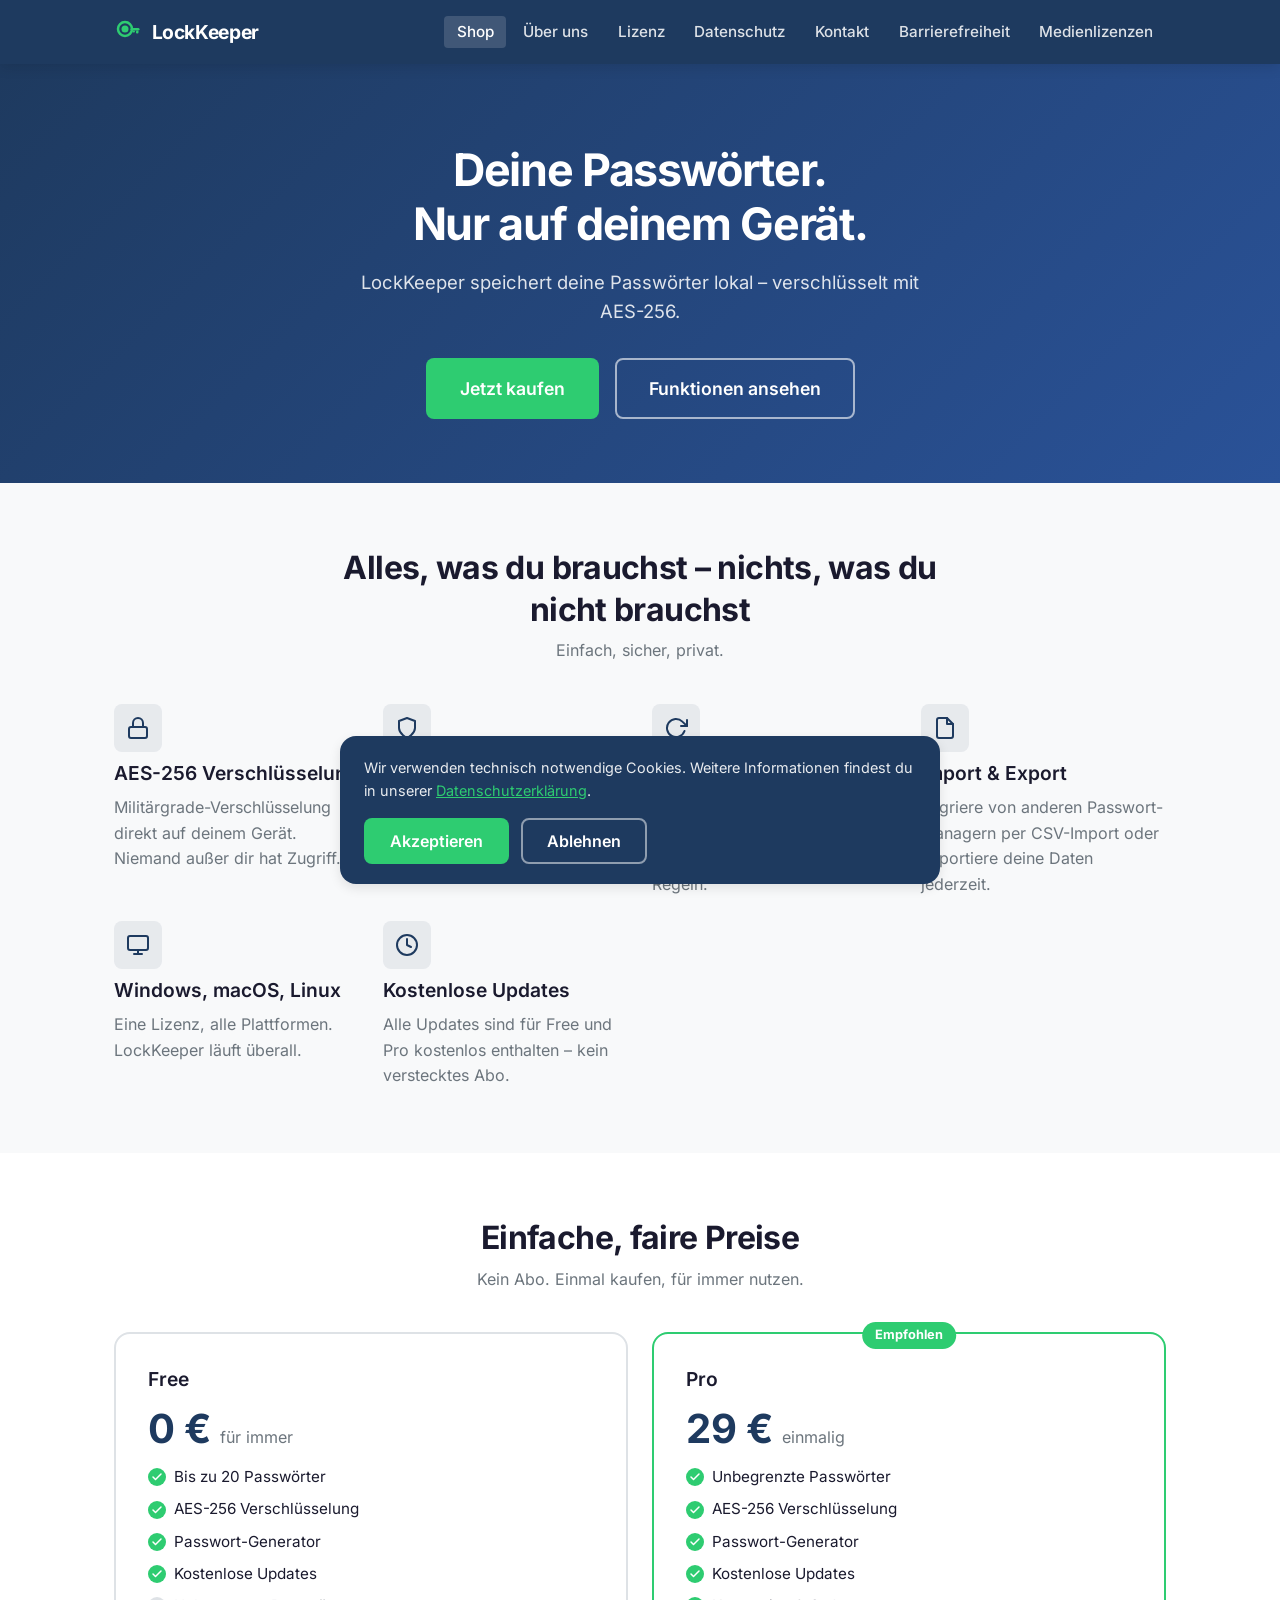
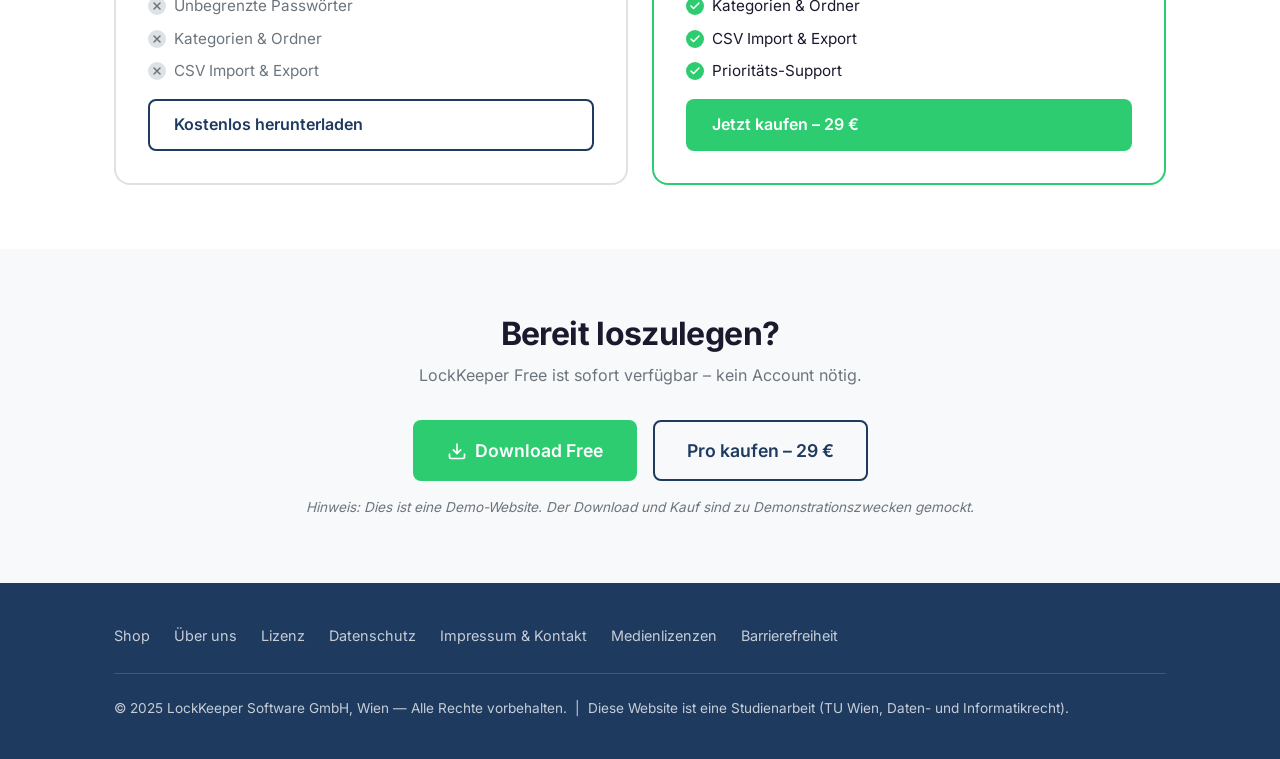
==== index.html @ 0a562f13 "Initial Commit" ====
<!DOCTYPE html>
<html lang="de">
<head>
  <meta charset="UTF-8">
  <meta name="viewport" content="width=device-width, initial-scale=1.0">
  <meta name="description" content="LockKeeper – der lokale Passwort-Manager für maximale Privatsphäre. Keine Cloud, keine Kompromisse.">
  <title>LockKeeper – Lokaler Passwort-Manager</title>
  <link rel="stylesheet" href="css/style.css">
</head>
<body>

  <!-- Skip link for keyboard/screen reader users (WCAG 2.4.1) -->
  <a class="skip-link" href="#main-content">Zum Hauptinhalt springen</a>

  <!-- Navigation -->
  <nav class="site-nav" aria-label="Hauptnavigation">
    <div class="nav-inner">
      <a href="index.html" class="nav-logo" aria-label="LockKeeper – Startseite">
        <!-- Logo: Schlüssel-Bildmarke (SVG, selbst erstellt) -->
        <svg width="28" height="28" viewBox="0 0 28 28" fill="none" aria-hidden="true" focusable="false" xmlns="http://www.w3.org/2000/svg">
          <circle cx="11" cy="11" r="7" stroke="#2ECC71" stroke-width="2.5"/>
          <circle cx="11" cy="11" r="3.5" fill="#2ECC71"/>
          <rect x="16.5" y="10" width="9" height="2.5" rx="1.25" fill="#2ECC71"/>
          <rect x="22" y="12.5" width="2.5" height="3" rx="1" fill="#2ECC71"/>
          <rect x="18.5" y="12.5" width="2.5" height="2" rx="1" fill="#2ECC71"/>
        </svg>
        LockKeeper
      </a>

      <button class="nav-toggle" id="nav-toggle" aria-controls="nav-links" aria-expanded="false" aria-label="Menü öffnen">
        <svg width="24" height="24" viewBox="0 0 24 24" fill="none" stroke="currentColor" stroke-width="2" aria-hidden="true" focusable="false">
          <line x1="3" y1="6"  x2="21" y2="6"/>
          <line x1="3" y1="12" x2="21" y2="12"/>
          <line x1="3" y1="18" x2="21" y2="18"/>
        </svg>
      </button>

      <ul class="nav-links" id="nav-links" role="list">
        <li><a href="index.html"          aria-current="page">Shop</a></li>
        <li><a href="about.html">Über uns</a></li>
        <li><a href="license.html">Lizenz</a></li>
        <li><a href="privacy.html">Datenschutz</a></li>
        <li><a href="contact.html">Kontakt</a></li>
        <li><a href="accessibility.html">Barrierefreiheit</a></li>
        <li><a href="media.html">Medienlizenzen</a></li>
      </ul>
    </div>
  </nav>

  <!-- Main content -->
  <main id="main-content">

    <!-- Hero -->
    <section class="hero" aria-labelledby="hero-heading">
      <div class="container">
        <h1 id="hero-heading">Deine Passwörter.<br>Nur auf deinem Gerät.</h1>
        <p>LockKeeper speichert deine Passwörter lokal – verschlüsselt mit AES-256.</p>
        <div class="hero-actions">
          <a href="#pricing" class="btn btn-primary btn-lg">Jetzt kaufen</a>
          <a href="#features" class="btn btn-outline btn-lg">Funktionen ansehen</a>
        </div>
      </div>
    </section>

    <!-- Features -->
    <section class="section" id="features" aria-labelledby="features-heading">
      <div class="container">
        <div class="section-header">
          <h2 id="features-heading">Alles, was du brauchst – nichts, was du nicht brauchst</h2>
          <p>Einfach, sicher, privat.</p>
        </div>

        <div class="feature-grid">

          <div class="feature-item">
            <div class="feature-icon" aria-hidden="true">
              <svg width="24" height="24" viewBox="0 0 24 24" fill="none" stroke="currentColor" stroke-width="2" stroke-linecap="round" stroke-linejoin="round">
                <rect x="3" y="11" width="18" height="11" rx="2"/><path d="M7 11V7a5 5 0 0 1 10 0v4"/>
              </svg>
            </div>
            <h3>AES-256 Verschlüsselung</h3>
            <p class="text-muted">Militärgrade-Verschlüsselung direkt auf deinem Gerät. Niemand außer dir hat Zugriff.</p>
          </div>

          <div class="feature-item">
            <div class="feature-icon" aria-hidden="true">
              <svg width="24" height="24" viewBox="0 0 24 24" fill="none" stroke="currentColor" stroke-width="2" stroke-linecap="round" stroke-linejoin="round">
                <path d="M12 22s8-4 8-10V5l-8-3-8 3v7c0 6 8 10 8 10z"/>
              </svg>
            </div>
            <h3>Kein Cloud-Sync</h3>
            <p class="text-muted">Deine Daten verlassen nie dein Gerät. Kein Server, keine Übertragung, kein Risiko.</p>
          </div>

          <div class="feature-item">
            <div class="feature-icon" aria-hidden="true">
              <svg width="24" height="24" viewBox="0 0 24 24" fill="none" stroke="currentColor" stroke-width="2" stroke-linecap="round" stroke-linejoin="round">
                <polyline points="23 4 23 10 17 10"/><path d="M20.49 15a9 9 0 1 1-2.12-9.36L23 10"/>
              </svg>
            </div>
            <h3>Passwort-Generator</h3>
            <p class="text-muted">Erstelle starke, einzigartige Passwörter mit einem Klick – konfigurierbar nach deinen Regeln.</p>
          </div>

          <div class="feature-item">
            <div class="feature-icon" aria-hidden="true">
              <svg width="24" height="24" viewBox="0 0 24 24" fill="none" stroke="currentColor" stroke-width="2" stroke-linecap="round" stroke-linejoin="round">
                <path d="M14 2H6a2 2 0 0 0-2 2v16a2 2 0 0 0 2 2h12a2 2 0 0 0 2-2V8z"/><polyline points="14 2 14 8 20 8"/>
              </svg>
            </div>
            <h3>Import & Export</h3>
            <p class="text-muted">Migriere von anderen Passwort-Managern per CSV-Import oder exportiere deine Daten jederzeit.</p>
          </div>

          <div class="feature-item">
            <div class="feature-icon" aria-hidden="true">
              <svg width="24" height="24" viewBox="0 0 24 24" fill="none" stroke="currentColor" stroke-width="2" stroke-linecap="round" stroke-linejoin="round">
                <rect x="2" y="3" width="20" height="14" rx="2"/><line x1="8" y1="21" x2="16" y2="21"/><line x1="12" y1="17" x2="12" y2="21"/>
              </svg>
            </div>
            <h3>Windows, macOS, Linux</h3>
            <p class="text-muted">Eine Lizenz, alle Plattformen. LockKeeper läuft überall.</p>
          </div>

          <div class="feature-item">
            <div class="feature-icon" aria-hidden="true">
              <svg width="24" height="24" viewBox="0 0 24 24" fill="none" stroke="currentColor" stroke-width="2" stroke-linecap="round" stroke-linejoin="round">
                <circle cx="12" cy="12" r="10"/><polyline points="12 6 12 12 16 14"/>
              </svg>
            </div>
            <h3>Kostenlose Updates</h3>
            <p class="text-muted">Alle Updates sind für Free und Pro kostenlos enthalten – kein verstecktes Abo.</p>
          </div>

        </div>
      </div>
    </section>

    <!-- Pricing -->
    <section class="section section--alt" id="pricing" aria-labelledby="pricing-heading">
      <div class="container">
        <div class="section-header">
          <h2 id="pricing-heading">Einfache, faire Preise</h2>
          <p>Kein Abo. Einmal kaufen, für immer nutzen.</p>
        </div>

        <div class="pricing-grid">

          <!-- Free -->
          <div class="pricing-card">
            <h3>Free</h3>
            <div class="pricing-price">0 € <span>für immer</span></div>
            <ul class="pricing-features" aria-label="Free-Funktionen">
              <li>Bis zu 20 Passwörter</li>
              <li>AES-256 Verschlüsselung</li>
              <li>Passwort-Generator</li>
              <li>Kostenlose Updates</li>
              <li class="disabled">Unbegrenzte Passwörter</li>
              <li class="disabled">Kategorien &amp; Ordner</li>
              <li class="disabled">CSV Import &amp; Export</li>
            </ul>
            <a href="#download" class="btn btn-outline">Kostenlos herunterladen</a>
          </div>

          <!-- Pro -->
          <div class="pricing-card pricing-card--pro">
            <span class="pricing-badge">Empfohlen</span>
            <h3>Pro</h3>
            <div class="pricing-price">29 € <span>einmalig</span></div>
            <ul class="pricing-features" aria-label="Pro-Funktionen">
              <li>Unbegrenzte Passwörter</li>
              <li>AES-256 Verschlüsselung</li>
              <li>Passwort-Generator</li>
              <li>Kostenlose Updates</li>
              <li>Kategorien &amp; Ordner</li>
              <li>CSV Import &amp; Export</li>
              <li>Prioritäts-Support</li>
            </ul>
            <a href="#buy" class="btn btn-primary">Jetzt kaufen – 29 €</a>
          </div>

        </div>
      </div>
    </section>

    <!-- Download / Buy (mocked) -->
    <section class="section" id="download" aria-labelledby="download-heading">
      <div class="container text-center">
        <h2 id="download-heading">Bereit loszulegen?</h2>
        <p class="text-muted mt-1">LockKeeper Free ist sofort verfügbar – kein Account nötig.</p>
        <div class="hero-actions mt-4">
          <a href="#" class="btn btn-primary btn-lg" aria-label="LockKeeper Free für Windows herunterladen (Demo)">
            <svg width="20" height="20" viewBox="0 0 24 24" fill="none" stroke="currentColor" stroke-width="2" aria-hidden="true" focusable="false"><path d="M21 15v4a2 2 0 0 1-2 2H5a2 2 0 0 1-2-2v-4"/><polyline points="7 10 12 15 17 10"/><line x1="12" y1="15" x2="12" y2="3"/></svg>
            Download Free
          </a>
          <a href="#buy" class="btn btn-outline btn-lg" id="buy">Pro kaufen – 29 €</a>
        </div>
        <p class="text-muted mt-2" style="font-size:0.85rem;">
          <em>Hinweis: Dies ist eine Demo-Website. Der Download und Kauf sind zu Demonstrationszwecken gemockt.</em>
        </p>
      </div>
    </section>

  </main>

  <!-- Footer -->
  <footer class="site-footer">
    <div class="footer-inner">
      <ul class="footer-links" role="list" aria-label="Footer-Navigation">
        <li><a href="index.html">Shop</a></li>
        <li><a href="about.html">Über uns</a></li>
        <li><a href="license.html">Lizenz</a></li>
        <li><a href="privacy.html">Datenschutz</a></li>
        <li><a href="contact.html">Impressum &amp; Kontakt</a></li>
        <li><a href="media.html">Medienlizenzen</a></li>
        <li><a href="accessibility.html">Barrierefreiheit</a></li>
      </ul>
      <p class="footer-copy">
        &copy; 2025 LockKeeper Software GmbH, Wien &mdash;
        Alle Rechte vorbehalten. &nbsp;|&nbsp;
        Diese Website ist eine Studienarbeit (TU Wien, Daten- und Informatikrecht).
      </p>
    </div>
  </footer>

  <!-- Cookie Banner -->
  <div class="cookie-banner" id="cookie-banner" role="region" aria-label="Cookie-Einstellungen" hidden>
    <p>
      Wir verwenden technisch notwendige Cookies. Weitere Informationen findest du in unserer
      <a href="privacy.html">Datenschutzerklärung</a>.
    </p>
    <div class="cookie-actions">
      <button class="btn btn-primary" id="cookie-accept">Akzeptieren</button>
      <button class="btn btn-outline" id="cookie-decline" style="color:#fff;border-color:rgba(255,255,255,0.5);">Ablehnen</button>
    </div>
  </div>

  <script src="js/main.js"></script>
</body>
</html>
---- css/style.css ----
/* ============================================================
   FONTS
   Inter: SIL Open Font License 1.1
   JetBrains Mono: SIL Open Font License 1.1
   ============================================================ */
@font-face {
  font-family: 'Inter';
  src: url('../fonts/inter-400.woff2') format('woff2');
  font-weight: 400;
  font-style: normal;
  font-display: swap;
}
@font-face {
  font-family: 'Inter';
  src: url('../fonts/inter-500.woff2') format('woff2');
  font-weight: 500;
  font-style: normal;
  font-display: swap;
}
@font-face {
  font-family: 'Inter';
  src: url('../fonts/inter-600.woff2') format('woff2');
  font-weight: 600;
  font-style: normal;
  font-display: swap;
}
@font-face {
  font-family: 'Inter';
  src: url('../fonts/inter-700.woff2') format('woff2');
  font-weight: 700;
  font-style: normal;
  font-display: swap;
}
@font-face {
  font-family: 'JetBrains Mono';
  src: url('../fonts/jetbrains-mono-400.woff2') format('woff2');
  font-weight: 400;
  font-style: normal;
  font-display: swap;
}

/* ============================================================
   DESIGN TOKENS
   ============================================================ */
:root {
  --color-primary:    #1E3A5F;
  --color-primary-light: #2a5298;
  --color-accent:     #2ECC71;
  --color-accent-dark: #27ae60;
  --color-danger:     #E74C3C;
  --color-bg:         #F8F9FA;
  --color-surface:    #FFFFFF;
  --color-border:     #DEE2E6;
  --color-text:       #1A1A2E;
  --color-text-muted: #6C757D;

  --font-sans: 'Inter', system-ui, sans-serif;
  --font-mono: 'JetBrains Mono', monospace;

  --radius-sm: 4px;
  --radius-md: 8px;
  --radius-lg: 16px;

  --shadow-sm: 0 1px 3px rgba(0,0,0,0.08);
  --shadow-md: 0 4px 12px rgba(0,0,0,0.1);

  --max-width: 1100px;
  --nav-height: 64px;
}

/* ============================================================
   RESET & BASE
   ============================================================ */
*, *::before, *::after {
  box-sizing: border-box;
  margin: 0;
  padding: 0;
}

html {
  scroll-behavior: smooth;
  font-size: 16px;
}

body {
  font-family: var(--font-sans);
  color: var(--color-text);
  background: var(--color-bg);
  line-height: 1.6;
  min-height: 100vh;
  display: flex;
  flex-direction: column;
}

img {
  max-width: 100%;
  height: auto;
  display: block;
}

a {
  color: var(--color-primary-light);
  text-decoration: underline;
}

a:hover, a:focus {
  color: var(--color-accent-dark);
}

/* ============================================================
   SKIP LINK (WCAG)
   ============================================================ */
.skip-link {
  position: absolute;
  top: -100%;
  left: 1rem;
  background: var(--color-primary);
  color: #fff;
  padding: 0.5rem 1rem;
  border-radius: var(--radius-sm);
  font-weight: 600;
  z-index: 9999;
  text-decoration: none;
}
.skip-link:focus {
  top: 1rem;
}

/* ============================================================
   NAVIGATION
   ============================================================ */
.site-nav {
  background: var(--color-primary);
  height: var(--nav-height);
  position: sticky;
  top: 0;
  z-index: 100;
  box-shadow: var(--shadow-md);
}

.nav-inner {
  max-width: var(--max-width);
  margin: 0 auto;
  padding: 0 1.5rem;
  height: 100%;
  display: flex;
  align-items: center;
  justify-content: space-between;
}

.nav-logo {
  display: flex;
  align-items: center;
  gap: 0.6rem;
  text-decoration: none;
  color: #fff;
  font-weight: 700;
  font-size: 1.2rem;
  letter-spacing: -0.02em;
}

.nav-logo svg {
  flex-shrink: 0;
}

.nav-links {
  display: flex;
  list-style: none;
  gap: 0.25rem;
}

.nav-links a {
  color: rgba(255,255,255,0.85);
  text-decoration: none;
  padding: 0.4rem 0.8rem;
  border-radius: var(--radius-sm);
  font-size: 0.95rem;
  font-weight: 500;
  transition: background 0.15s, color 0.15s;
}

.nav-links a:hover,
.nav-links a:focus,
.nav-links a[aria-current="page"] {
  background: rgba(255,255,255,0.15);
  color: #fff;
}

.nav-toggle {
  display: none;
  background: none;
  border: none;
  cursor: pointer;
  color: #fff;
  padding: 0.5rem;
  border-radius: var(--radius-sm);
}

.nav-toggle:focus {
  outline: 2px solid var(--color-accent);
  outline-offset: 2px;
}

/* ============================================================
   LAYOUT
   ============================================================ */
.container {
  max-width: var(--max-width);
  margin: 0 auto;
  padding: 0 1.5rem;
}

main {
  flex: 1;
}

.section {
  padding: 4rem 0;
}

.section--alt {
  background: var(--color-surface);
}

/* ============================================================
   TYPOGRAPHY
   ============================================================ */
h1 { font-size: clamp(1.8rem, 4vw, 2.8rem); font-weight: 700; line-height: 1.2; letter-spacing: -0.03em; }
h2 { font-size: clamp(1.4rem, 3vw, 2rem);   font-weight: 700; line-height: 1.3; letter-spacing: -0.02em; }
h3 { font-size: 1.2rem;  font-weight: 600; line-height: 1.4; }
h4 { font-size: 1rem;    font-weight: 600; }

p + p { margin-top: 0.75rem; }

.text-muted { color: var(--color-text-muted); }
.text-center { text-align: center; }

code, .mono {
  font-family: var(--font-mono);
  background: #eef2f7;
  padding: 0.1em 0.4em;
  border-radius: var(--radius-sm);
  font-size: 0.9em;
}

/* ============================================================
   BUTTONS
   ============================================================ */
.btn {
  display: inline-flex;
  align-items: center;
  gap: 0.5rem;
  padding: 0.7rem 1.5rem;
  border-radius: var(--radius-md);
  font-family: var(--font-sans);
  font-size: 1rem;
  font-weight: 600;
  cursor: pointer;
  border: 2px solid transparent;
  text-decoration: none;
  transition: background 0.15s, color 0.15s, border-color 0.15s, box-shadow 0.15s;
}

.btn:focus-visible {
  outline: 3px solid var(--color-accent);
  outline-offset: 3px;
}

.btn-primary {
  background: var(--color-accent);
  color: #fff;
}
.btn-primary:hover {
  background: var(--color-accent-dark);
  color: #fff;
}

.btn-outline {
  background: transparent;
  border-color: currentColor;
  color: var(--color-primary);
}
.btn-outline:hover {
  background: var(--color-primary);
  color: #fff;
}

.btn-lg {
  padding: 0.9rem 2rem;
  font-size: 1.1rem;
}

/* ============================================================
   CARDS
   ============================================================ */
.card {
  background: var(--color-surface);
  border: 1px solid var(--color-border);
  border-radius: var(--radius-lg);
  padding: 1.5rem;
  box-shadow: var(--shadow-sm);
}

.card--highlight {
  border-color: var(--color-accent);
  box-shadow: 0 0 0 3px rgba(46,204,113,0.15), var(--shadow-md);
}

/* ============================================================
   PRICING
   ============================================================ */
.pricing-grid {
  display: grid;
  grid-template-columns: repeat(auto-fit, minmax(280px, 1fr));
  gap: 1.5rem;
  margin-top: 2rem;
}

.pricing-card {
  background: var(--color-surface);
  border: 2px solid var(--color-border);
  border-radius: var(--radius-lg);
  padding: 2rem;
  display: flex;
  flex-direction: column;
  gap: 1rem;
}

.pricing-card--pro {
  border-color: var(--color-accent);
  position: relative;
}

.pricing-badge {
  position: absolute;
  top: -0.75rem;
  left: 50%;
  transform: translateX(-50%);
  background: var(--color-accent);
  color: #fff;
  font-size: 0.8rem;
  font-weight: 700;
  padding: 0.2rem 0.8rem;
  border-radius: 99px;
  white-space: nowrap;
}

.pricing-price {
  font-size: 2.5rem;
  font-weight: 700;
  color: var(--color-primary);
  line-height: 1;
}

.pricing-price span {
  font-size: 1rem;
  font-weight: 400;
  color: var(--color-text-muted);
}

.pricing-features {
  list-style: none;
  display: flex;
  flex-direction: column;
  gap: 0.5rem;
  flex: 1;
}

.pricing-features li {
  display: flex;
  align-items: center;
  gap: 0.5rem;
  font-size: 0.95rem;
}

.pricing-features li::before {
  content: '';
  width: 18px;
  height: 18px;
  flex-shrink: 0;
  background: var(--color-accent);
  border-radius: 50%;
  background-image: url("data:image/svg+xml,%3Csvg xmlns='http://www.w3.org/2000/svg' viewBox='0 0 24 24' fill='none' stroke='white' stroke-width='3' stroke-linecap='round' stroke-linejoin='round'%3E%3Cpolyline points='20 6 9 17 4 12'/%3E%3C/svg%3E");
  background-size: 12px;
  background-repeat: no-repeat;
  background-position: center;
}

.pricing-features li.disabled {
  color: var(--color-text-muted);
}

.pricing-features li.disabled::before {
  background-color: var(--color-border);
  background-image: url("data:image/svg+xml,%3Csvg xmlns='http://www.w3.org/2000/svg' viewBox='0 0 24 24' fill='none' stroke='%236C757D' stroke-width='3' stroke-linecap='round' stroke-linejoin='round'%3E%3Cline x1='18' y1='6' x2='6' y2='18'/%3E%3Cline x1='6' y1='6' x2='18' y2='18'/%3E%3C/svg%3E");
}

/* ============================================================
   FEATURE GRID
   ============================================================ */
.feature-grid {
  display: grid;
  grid-template-columns: repeat(auto-fit, minmax(240px, 1fr));
  gap: 1.5rem;
  margin-top: 2rem;
}

.feature-item {
  display: flex;
  flex-direction: column;
  gap: 0.5rem;
}

.feature-icon {
  width: 48px;
  height: 48px;
  background: rgba(30,58,95,0.08);
  border-radius: var(--radius-md);
  display: flex;
  align-items: center;
  justify-content: center;
  color: var(--color-primary);
}

/* ============================================================
   HERO
   ============================================================ */
.hero {
  background: linear-gradient(135deg, var(--color-primary) 0%, var(--color-primary-light) 100%);
  color: #fff;
  padding: 5rem 0 4rem;
  text-align: center;
}

.hero h1 { color: #fff; margin-bottom: 1rem; }
.hero p   { color: rgba(255,255,255,0.85); font-size: 1.15rem; max-width: 560px; margin: 0 auto 2rem; }

.hero-actions {
  display: flex;
  gap: 1rem;
  justify-content: center;
  flex-wrap: wrap;
}

.hero .btn-outline {
  color: #fff;
  border-color: rgba(255,255,255,0.6);
}
.hero .btn-outline:hover {
  background: rgba(255,255,255,0.15);
  color: #fff;
}

/* ============================================================
   SECTION HEADER
   ============================================================ */
.section-header {
  text-align: center;
  max-width: 600px;
  margin: 0 auto 2.5rem;
}
.section-header p {
  color: var(--color-text-muted);
  margin-top: 0.5rem;
}

/* ============================================================
   FOOTER
   ============================================================ */
.site-footer {
  background: var(--color-primary);
  color: rgba(255,255,255,0.75);
  padding: 2.5rem 0;
  margin-top: auto;
}

.footer-inner {
  max-width: var(--max-width);
  margin: 0 auto;
  padding: 0 1.5rem;
  display: flex;
  flex-direction: column;
  gap: 1.5rem;
}

.footer-links {
  display: flex;
  flex-wrap: wrap;
  gap: 0.5rem 1.5rem;
  list-style: none;
}

.footer-links a {
  color: rgba(255,255,255,0.75);
  text-decoration: none;
  font-size: 0.9rem;
}
.footer-links a:hover {
  color: #fff;
}

.footer-copy {
  font-size: 0.85rem;
  border-top: 1px solid rgba(255,255,255,0.15);
  padding-top: 1.5rem;
}

/* ============================================================
   TABLES
   ============================================================ */
table {
  width: 100%;
  border-collapse: collapse;
  font-size: 0.95rem;
}

th, td {
  padding: 0.75rem 1rem;
  text-align: left;
  border-bottom: 1px solid var(--color-border);
}

th {
  background: var(--color-bg);
  font-weight: 600;
}

tr:last-child td { border-bottom: none; }

/* ============================================================
   FORMS
   ============================================================ */
.form-group {
  display: flex;
  flex-direction: column;
  gap: 0.4rem;
  margin-bottom: 1.25rem;
}

label {
  font-weight: 500;
  font-size: 0.95rem;
}

input, textarea, select {
  font-family: var(--font-sans);
  font-size: 1rem;
  padding: 0.65rem 0.9rem;
  border: 2px solid var(--color-border);
  border-radius: var(--radius-md);
  background: var(--color-surface);
  color: var(--color-text);
  width: 100%;
  transition: border-color 0.15s;
}

input:focus, textarea:focus, select:focus {
  outline: none;
  border-color: var(--color-primary-light);
  box-shadow: 0 0 0 3px rgba(42,82,152,0.15);
}

textarea { min-height: 120px; resize: vertical; }

/* ============================================================
   COOKIE BANNER
   ============================================================ */
.cookie-banner {
  position: fixed;
  bottom: 1rem;
  left: 50%;
  transform: translateX(-50%);
  width: min(600px, calc(100vw - 2rem));
  background: var(--color-primary);
  color: #fff;
  padding: 1.25rem 1.5rem;
  border-radius: var(--radius-lg);
  box-shadow: var(--shadow-md);
  z-index: 500;
  display: flex;
  flex-direction: column;
  gap: 1rem;
}

.cookie-banner p { font-size: 0.9rem; color: rgba(255,255,255,0.9); }
.cookie-banner a { color: var(--color-accent); }

.cookie-actions {
  display: flex;
  gap: 0.75rem;
  flex-wrap: wrap;
}

.cookie-banner[hidden] { display: none; }

/* ============================================================
   BREADCRUMB
   ============================================================ */
.breadcrumb {
  list-style: none;
  display: flex;
  flex-wrap: wrap;
  gap: 0.25rem;
  font-size: 0.9rem;
  color: var(--color-text-muted);
  padding: 1rem 0;
}

.breadcrumb li + li::before {
  content: '/';
  margin-right: 0.25rem;
  color: var(--color-border);
}

.breadcrumb a {
  color: var(--color-text-muted);
}

/* ============================================================
   UTILITY
   ============================================================ */
.sr-only {
  position: absolute;
  width: 1px;
  height: 1px;
  padding: 0;
  margin: -1px;
  overflow: hidden;
  clip: rect(0,0,0,0);
  white-space: nowrap;
  border: 0;
}

.mt-1 { margin-top: 0.5rem; }
.mt-2 { margin-top: 1rem; }
.mt-3 { margin-top: 1.5rem; }
.mt-4 { margin-top: 2rem; }

.mb-1 { margin-bottom: 0.5rem; }
.mb-2 { margin-bottom: 1rem; }
.mb-3 { margin-bottom: 1.5rem; }
.mb-4 { margin-bottom: 2rem; }

/* ============================================================
   RESPONSIVE
   ============================================================ */
@media (max-width: 768px) {
  .nav-links {
    display: none;
    flex-direction: column;
    position: absolute;
    top: var(--nav-height);
    left: 0;
    right: 0;
    background: var(--color-primary);
    padding: 1rem;
    gap: 0.25rem;
    box-shadow: var(--shadow-md);
  }

  .nav-links.is-open {
    display: flex;
  }

  .nav-toggle {
    display: flex;
    align-items: center;
    justify-content: center;
  }

  .section { padding: 2.5rem 0; }
  .hero    { padding: 3rem 0 2.5rem; }
}

/* ============================================================
   FOCUS VISIBLE (WCAG 2.2)
   ============================================================ */
:focus-visible {
  outline: 3px solid var(--color-accent);
  outline-offset: 3px;
}

/* Remove focus ring for mouse users */
:focus:not(:focus-visible) {
  outline: none;
}
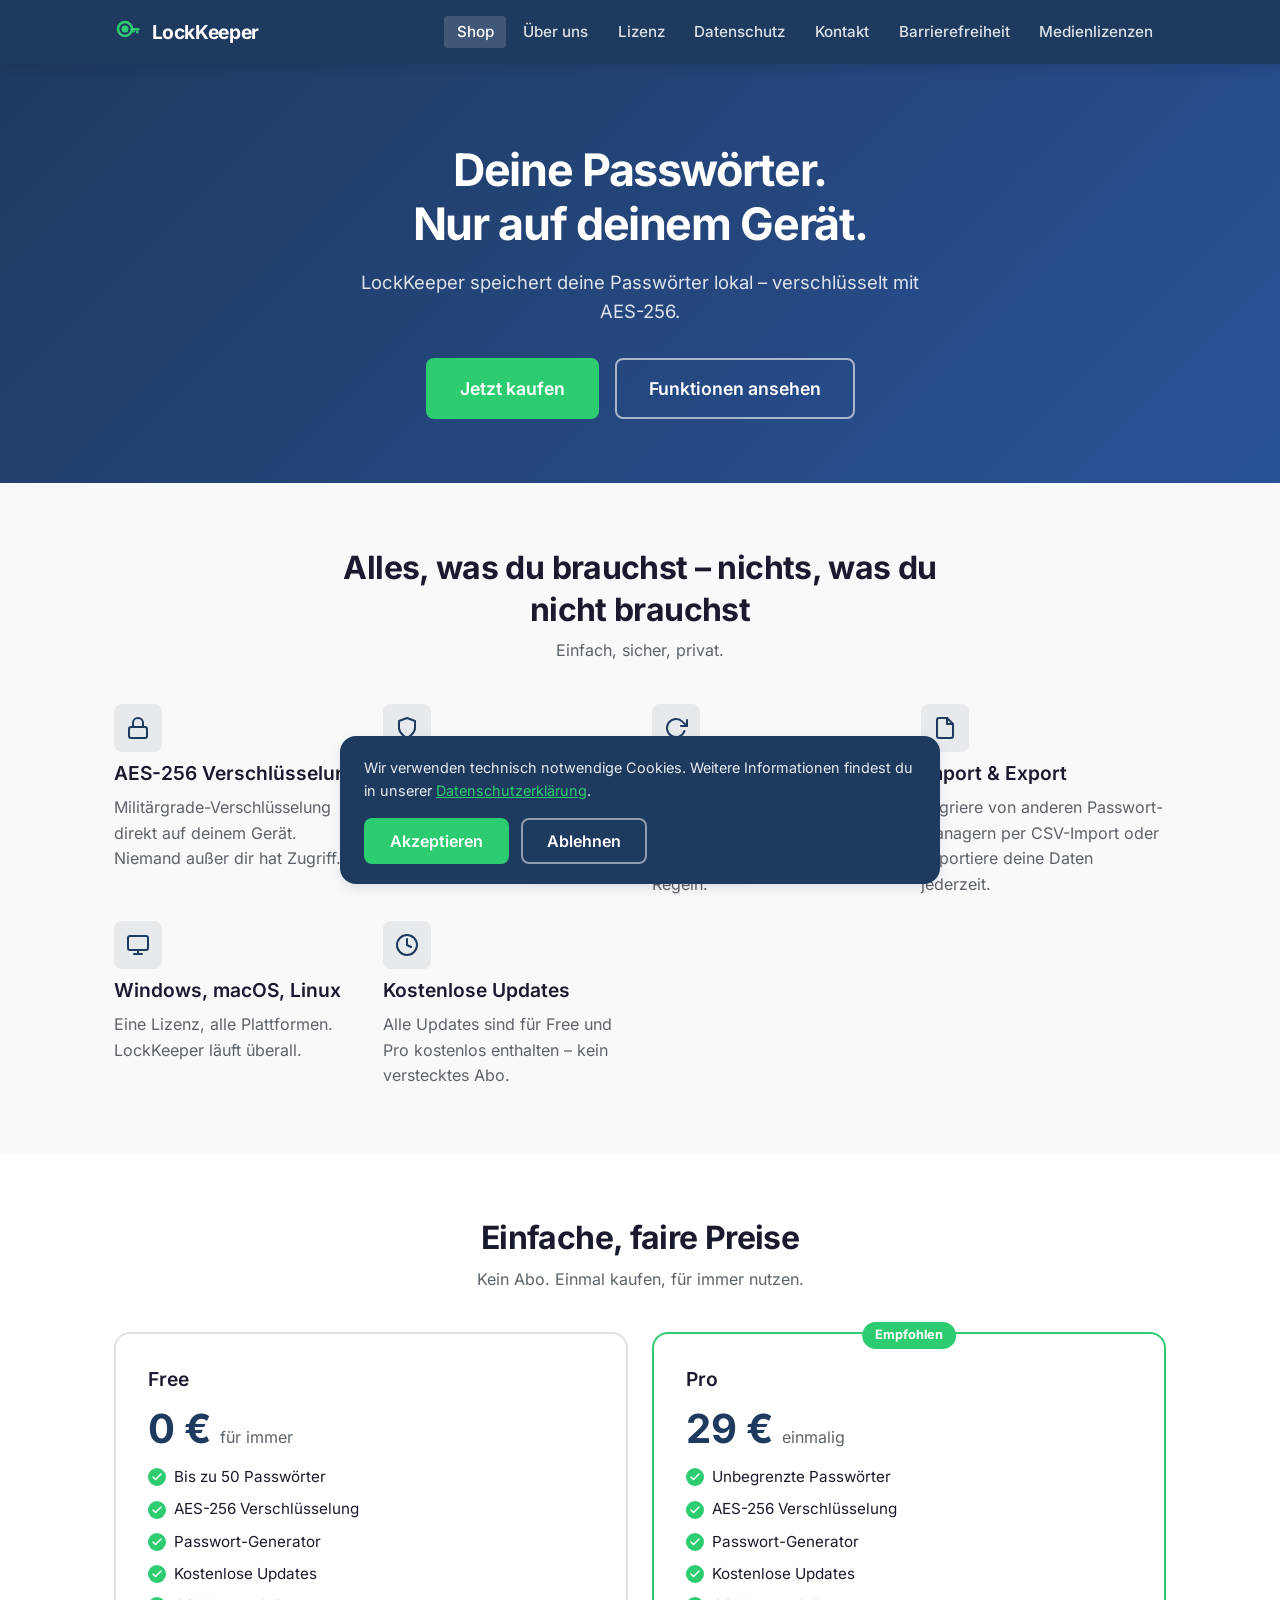
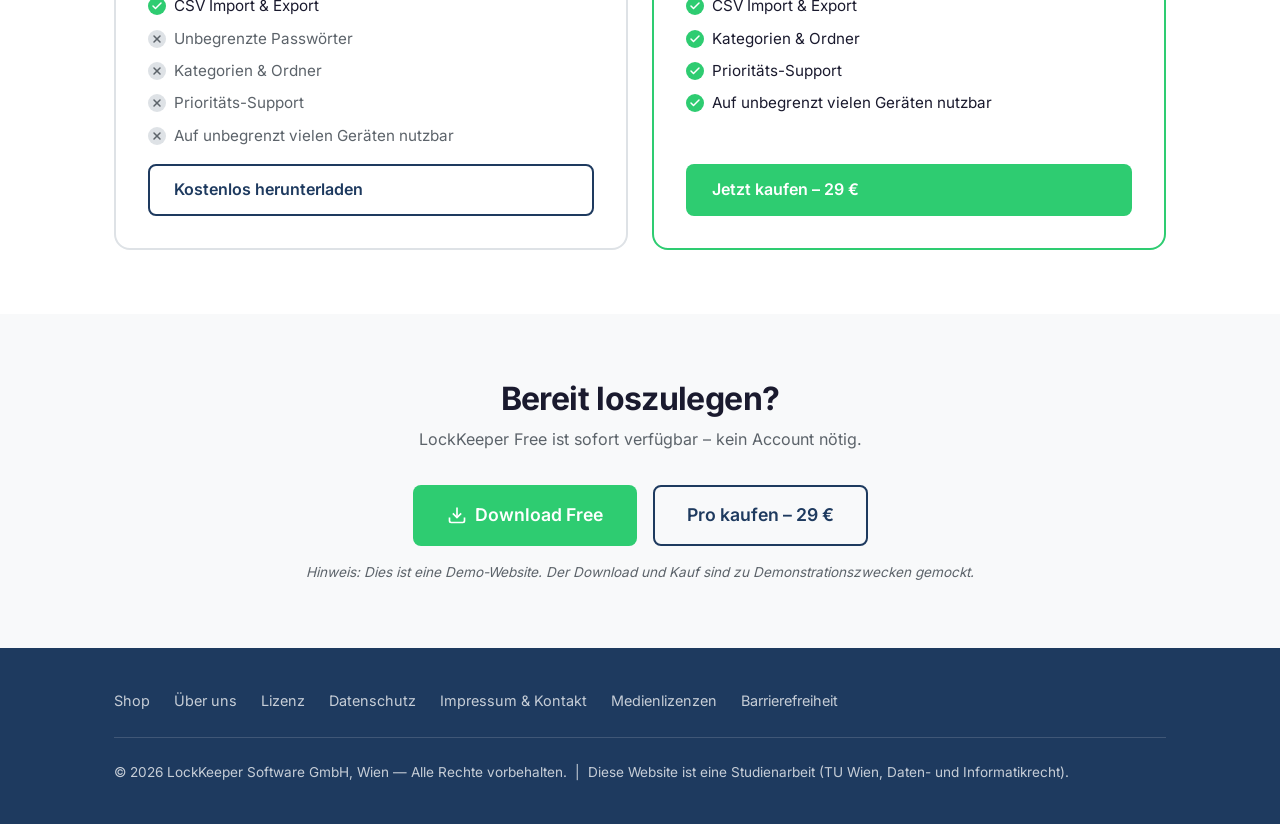
==== commit c62fd4e6: "update" ====
--- a/index.html
+++ b/index.html
@@ -6,6 +6,91 @@
   <meta name="description" content="LockKeeper – der lokale Passwort-Manager für maximale Privatsphäre. Keine Cloud, keine Kompromisse.">
   <title>LockKeeper – Lokaler Passwort-Manager</title>
   <link rel="stylesheet" href="css/style.css">
+  <style>
+    /* Download toast */
+    .download-toast {
+      position: fixed;
+      bottom: 2rem;
+      left: 50%;
+      transform: translateX(-50%);
+      background: var(--color-accent);
+      color: #fff;
+      padding: 0.75rem 1.5rem;
+      border-radius: var(--radius);
+      display: flex;
+      align-items: center;
+      gap: 0.6rem;
+      font-weight: 600;
+      font-size: 0.95rem;
+      box-shadow: 0 4px 16px rgba(0,0,0,0.15);
+      z-index: 200;
+      animation: toast-in 0.2s ease;
+    }
+    @keyframes toast-in {
+      from { opacity: 0; transform: translateX(-50%) translateY(0.5rem); }
+      to   { opacity: 1; transform: translateX(-50%) translateY(0); }
+    }
+
+    /* Pro purchase modal */
+    #modal-pro {
+      border: none;
+      border-radius: var(--radius);
+      padding: 0;
+      max-width: 440px;
+      width: calc(100% - 2rem);
+      box-shadow: 0 8px 32px rgba(0,0,0,0.2);
+    }
+    #modal-pro::backdrop {
+      background: rgba(0,0,0,0.45);
+      backdrop-filter: blur(2px);
+    }
+    .modal-inner { padding: 2rem; position: relative; }
+    .modal-close {
+      position: absolute;
+      top: 1rem; right: 1rem;
+      background: none; border: none; cursor: pointer;
+      color: var(--color-text-muted);
+      padding: 0.25rem; line-height: 1;
+      border-radius: var(--radius-sm);
+    }
+    .modal-close:hover { color: var(--color-text); }
+    .modal-close:focus-visible { outline: 2px solid var(--color-primary); outline-offset: 2px; }
+    .modal-title { font-size: 1.2rem; font-weight: 700; margin-bottom: 0.2rem; }
+    .modal-subtitle { color: var(--color-text-muted); font-size: 0.875rem; margin-bottom: 1.5rem; }
+    .modal-group { display: flex; flex-direction: column; gap: 0.3rem; margin-bottom: 1rem; }
+    .modal-group label { font-size: 0.85rem; font-weight: 600; }
+    .modal-group input {
+      padding: 0.6rem 0.85rem;
+      border: 1px solid var(--color-border);
+      border-radius: var(--radius-sm);
+      font-size: 0.95rem; font-family: inherit;
+      background: var(--color-bg); color: var(--color-text);
+      transition: border-color 0.15s;
+    }
+    .modal-group input:focus {
+      outline: none;
+      border-color: var(--color-primary);
+      box-shadow: 0 0 0 3px rgba(30,58,95,0.1);
+    }
+    .modal-hint { font-size: 0.8rem; color: var(--color-text-muted); }
+    .modal-row { display: grid; grid-template-columns: 1fr 1fr; gap: 0.75rem; }
+    .modal-divider { border: none; border-top: 1px solid var(--color-border); margin: 1.25rem 0; }
+    .modal-submit { width: 100%; margin-top: 0.5rem; }
+    .modal-secure {
+      display: flex; align-items: center; justify-content: center;
+      gap: 0.4rem; font-size: 0.78rem; color: var(--color-text-muted); margin-top: 0.75rem;
+    }
+    .modal-success { text-align: center; padding: 0.5rem 0; }
+    .modal-success-icon {
+      width: 56px; height: 56px;
+      background: rgba(46,204,113,0.12);
+      border-radius: 50%;
+      display: flex; align-items: center; justify-content: center;
+      margin: 0 auto 1.25rem;
+    }
+    .modal-success h2 { font-size: 1.2rem; margin-bottom: 0.5rem; }
+    .modal-success p { color: var(--color-text-muted); font-size: 0.9rem; margin-bottom: 1.5rem; }
+  </style>
 </head>
 <body>
 
@@ -151,13 +236,15 @@
             <h3>Free</h3>
             <div class="pricing-price">0 € <span>für immer</span></div>
             <ul class="pricing-features" aria-label="Free-Funktionen">
-              <li>Bis zu 20 Passwörter</li>
+              <li>Bis zu 50 Passwörter</li>
               <li>AES-256 Verschlüsselung</li>
               <li>Passwort-Generator</li>
               <li>Kostenlose Updates</li>
+              <li>CSV Import &amp; Export</li>
               <li class="disabled">Unbegrenzte Passwörter</li>
               <li class="disabled">Kategorien &amp; Ordner</li>
-              <li class="disabled">CSV Import &amp; Export</li>
+              <li class="disabled">Prioritäts-Support</li>
+              <li class="disabled">Auf unbegrenzt vielen Geräten nutzbar</li>
             </ul>
             <a href="#download" class="btn btn-outline">Kostenlos herunterladen</a>
           </div>
@@ -172,9 +259,10 @@
               <li>AES-256 Verschlüsselung</li>
               <li>Passwort-Generator</li>
               <li>Kostenlose Updates</li>
+              <li>CSV Import &amp; Export</li>
               <li>Kategorien &amp; Ordner</li>
-              <li>CSV Import &amp; Export</li>
               <li>Prioritäts-Support</li>
+              <li>Auf unbegrenzt vielen Geräten nutzbar</li>
             </ul>
             <a href="#buy" class="btn btn-primary">Jetzt kaufen – 29 €</a>
           </div>
@@ -189,7 +277,7 @@
         <h2 id="download-heading">Bereit loszulegen?</h2>
         <p class="text-muted mt-1">LockKeeper Free ist sofort verfügbar – kein Account nötig.</p>
         <div class="hero-actions mt-4">
-          <a href="#" class="btn btn-primary btn-lg" aria-label="LockKeeper Free für Windows herunterladen (Demo)">
+          <a href="#" class="btn btn-primary btn-lg" id="btn-download" aria-label="LockKeeper Free für Windows herunterladen (Demo)">
             <svg width="20" height="20" viewBox="0 0 24 24" fill="none" stroke="currentColor" stroke-width="2" aria-hidden="true" focusable="false"><path d="M21 15v4a2 2 0 0 1-2 2H5a2 2 0 0 1-2-2v-4"/><polyline points="7 10 12 15 17 10"/><line x1="12" y1="15" x2="12" y2="3"/></svg>
             Download Free
           </a>
@@ -216,7 +304,7 @@
         <li><a href="accessibility.html">Barrierefreiheit</a></li>
       </ul>
       <p class="footer-copy">
-        &copy; 2025 LockKeeper Software GmbH, Wien &mdash;
+        &copy; 2026 LockKeeper Software GmbH, Wien &mdash;
         Alle Rechte vorbehalten. &nbsp;|&nbsp;
         Diese Website ist eine Studienarbeit (TU Wien, Daten- und Informatikrecht).
       </p>
@@ -235,6 +323,133 @@
     </div>
   </div>
 
+  <!-- Download toast -->
+  <div class="download-toast" id="download-toast" role="status" aria-live="polite" hidden>
+    <svg width="18" height="18" viewBox="0 0 24 24" fill="none" stroke="currentColor" stroke-width="2.5" aria-hidden="true"><polyline points="20 6 9 17 4 12"/></svg>
+    Download startet…
+  </div>
+
+  <!-- Pro purchase modal -->
+  <dialog id="modal-pro" aria-labelledby="modal-pro-title" aria-modal="true">
+    <div class="modal-inner">
+      <button class="modal-close" id="modal-close" aria-label="Dialog schließen">
+        <svg width="20" height="20" viewBox="0 0 24 24" fill="none" stroke="currentColor" stroke-width="2" aria-hidden="true"><line x1="18" y1="6" x2="6" y2="18"/><line x1="6" y1="6" x2="18" y2="18"/></svg>
+      </button>
+
+      <!-- Schritt 1: Formular -->
+      <div id="modal-step-form">
+        <h2 class="modal-title" id="modal-pro-title">Pro-Lizenz kaufen</h2>
+        <p class="modal-subtitle">LockKeeper Pro – einmalig 29 € · keine Folgekosten</p>
+        <form id="modal-form" novalidate>
+          <div class="modal-group">
+            <label for="modal-name">Name</label>
+            <input type="text" id="modal-name" autocomplete="name" placeholder="Max Mustermann" required>
+          </div>
+          <div class="modal-group">
+            <label for="modal-email">E-Mail-Adresse</label>
+            <input type="email" id="modal-email" autocomplete="email" placeholder="max@example.com" required aria-describedby="modal-email-hint">
+            <span class="modal-hint" id="modal-email-hint">Dein Lizenzschlüssel wird an diese Adresse gesendet.</span>
+          </div>
+          <hr class="modal-divider">
+          <div class="modal-group">
+            <label for="modal-card">Kartennummer</label>
+            <input type="text" id="modal-card" inputmode="numeric" placeholder="•••• •••• •••• ••••" maxlength="19" autocomplete="cc-number">
+          </div>
+          <div class="modal-row">
+            <div class="modal-group">
+              <label for="modal-expiry">Ablaufdatum</label>
+              <input type="text" id="modal-expiry" placeholder="MM/JJ" maxlength="5" autocomplete="cc-exp">
+            </div>
+            <div class="modal-group">
+              <label for="modal-cvv">CVV</label>
+              <input type="text" id="modal-cvv" inputmode="numeric" placeholder="•••" maxlength="3" autocomplete="cc-csc">
+            </div>
+          </div>
+          <button type="submit" class="btn btn-primary modal-submit">Jetzt kaufen – 29 €</button>
+        </form>
+        <p class="modal-secure">
+          <svg width="12" height="12" viewBox="0 0 24 24" fill="none" stroke="currentColor" stroke-width="2" aria-hidden="true"><rect x="3" y="11" width="18" height="11" rx="2"/><path d="M7 11V7a5 5 0 0 1 10 0v4"/></svg>
+          Demo – keine echte Zahlung
+        </p>
+      </div>
+
+      <!-- Schritt 2: Bestätigung -->
+      <div id="modal-step-success" class="modal-success" hidden>
+        <div class="modal-success-icon" aria-hidden="true">
+          <svg width="28" height="28" viewBox="0 0 24 24" fill="none" stroke="#2ECC71" stroke-width="2.5"><polyline points="20 6 9 17 4 12"/></svg>
+        </div>
+        <h2 id="modal-success-title">Kauf erfolgreich!</h2>
+        <p>Dein Lizenzschlüssel wurde an deine E-Mail-Adresse gesendet. Viel Spaß mit LockKeeper Pro!</p>
+        <button class="btn btn-primary" id="modal-done">Schließen</button>
+      </div>
+    </div>
+  </dialog>
+
   <script src="js/main.js"></script>
+  <script>
+    // Download-Toast
+    document.getElementById('btn-download').addEventListener('click', function (e) {
+      e.preventDefault();
+      const toast = document.getElementById('download-toast');
+      toast.hidden = false;
+      clearTimeout(toast._t);
+      toast._t = setTimeout(() => { toast.hidden = true; }, 3000);
+    });
+
+    // Pro-Modal öffnen
+    const modal = document.getElementById('modal-pro');
+    let modalTrigger = null;
+
+    function openModal(trigger) {
+      modalTrigger = trigger;
+      modal.setAttribute('aria-labelledby', 'modal-pro-title');
+      document.getElementById('modal-step-form').hidden = false;
+      document.getElementById('modal-step-success').hidden = true;
+      document.getElementById('modal-form').reset();
+      modal.showModal();
+    }
+
+    document.querySelectorAll('a[href="#buy"]').forEach(function (btn) {
+      btn.addEventListener('click', function (e) { e.preventDefault(); openModal(this); });
+    });
+
+    // Fokus zurück zum Auslöser wenn Dialog geschlossen wird (WCAG 2.4.3)
+    modal.addEventListener('close', function () {
+      if (modalTrigger) { modalTrigger.focus(); modalTrigger = null; }
+    });
+
+    // Schließen per Kreuz oder Klick auf Backdrop
+    document.getElementById('modal-close').addEventListener('click', () => modal.close());
+    modal.addEventListener('click', function (e) {
+      const r = this.getBoundingClientRect();
+      if (e.clientX < r.left || e.clientX > r.right || e.clientY < r.top || e.clientY > r.bottom) {
+        this.close();
+      }
+    });
+
+    // Kauf abschicken → Bestätigung
+    document.getElementById('modal-form').addEventListener('submit', function (e) {
+      e.preventDefault();
+      modal.setAttribute('aria-labelledby', 'modal-success-title');
+      document.getElementById('modal-step-form').hidden = true;
+      document.getElementById('modal-step-success').hidden = false;
+      document.getElementById('modal-done').focus();
+    });
+
+    document.getElementById('modal-done').addEventListener('click', () => modal.close());
+
+    // Kartennummer auto-formatieren (Gruppen à 4)
+    document.getElementById('modal-card').addEventListener('input', function () {
+      const v = this.value.replace(/\D/g, '').substring(0, 16);
+      this.value = v.match(/.{1,4}/g)?.join(' ') ?? v;
+    });
+
+    // Ablaufdatum auto-formatieren (MM/JJ)
+    document.getElementById('modal-expiry').addEventListener('input', function () {
+      let v = this.value.replace(/\D/g, '').substring(0, 4);
+      if (v.length >= 3) v = v.substring(0, 2) + '/' + v.substring(2);
+      this.value = v;
+    });
+  </script>
 </body>
 </html>
--- a/css/style.css
+++ b/css/style.css
@@ -52,7 +52,7 @@
   --color-surface:    #FFFFFF;
   --color-border:     #DEE2E6;
   --color-text:       #1A1A2E;
-  --color-text-muted: #6C757D;
+  --color-text-muted: #5c636a;
 
   --font-sans: 'Inter', system-ui, sans-serif;
   --font-mono: 'JetBrains Mono', monospace;
@@ -392,7 +392,7 @@
 
 .pricing-features li.disabled::before {
   background-color: var(--color-border);
-  background-image: url("data:image/svg+xml,%3Csvg xmlns='http://www.w3.org/2000/svg' viewBox='0 0 24 24' fill='none' stroke='%236C757D' stroke-width='3' stroke-linecap='round' stroke-linejoin='round'%3E%3Cline x1='18' y1='6' x2='6' y2='18'/%3E%3Cline x1='6' y1='6' x2='18' y2='18'/%3E%3C/svg%3E");
+  background-image: url("data:image/svg+xml,%3Csvg xmlns='http://www.w3.org/2000/svg' viewBox='0 0 24 24' fill='none' stroke='%235c636a' stroke-width='3' stroke-linecap='round' stroke-linejoin='round'%3E%3Cline x1='18' y1='6' x2='6' y2='18'/%3E%3Cline x1='6' y1='6' x2='18' y2='18'/%3E%3C/svg%3E");
 }
 
 /* ============================================================
